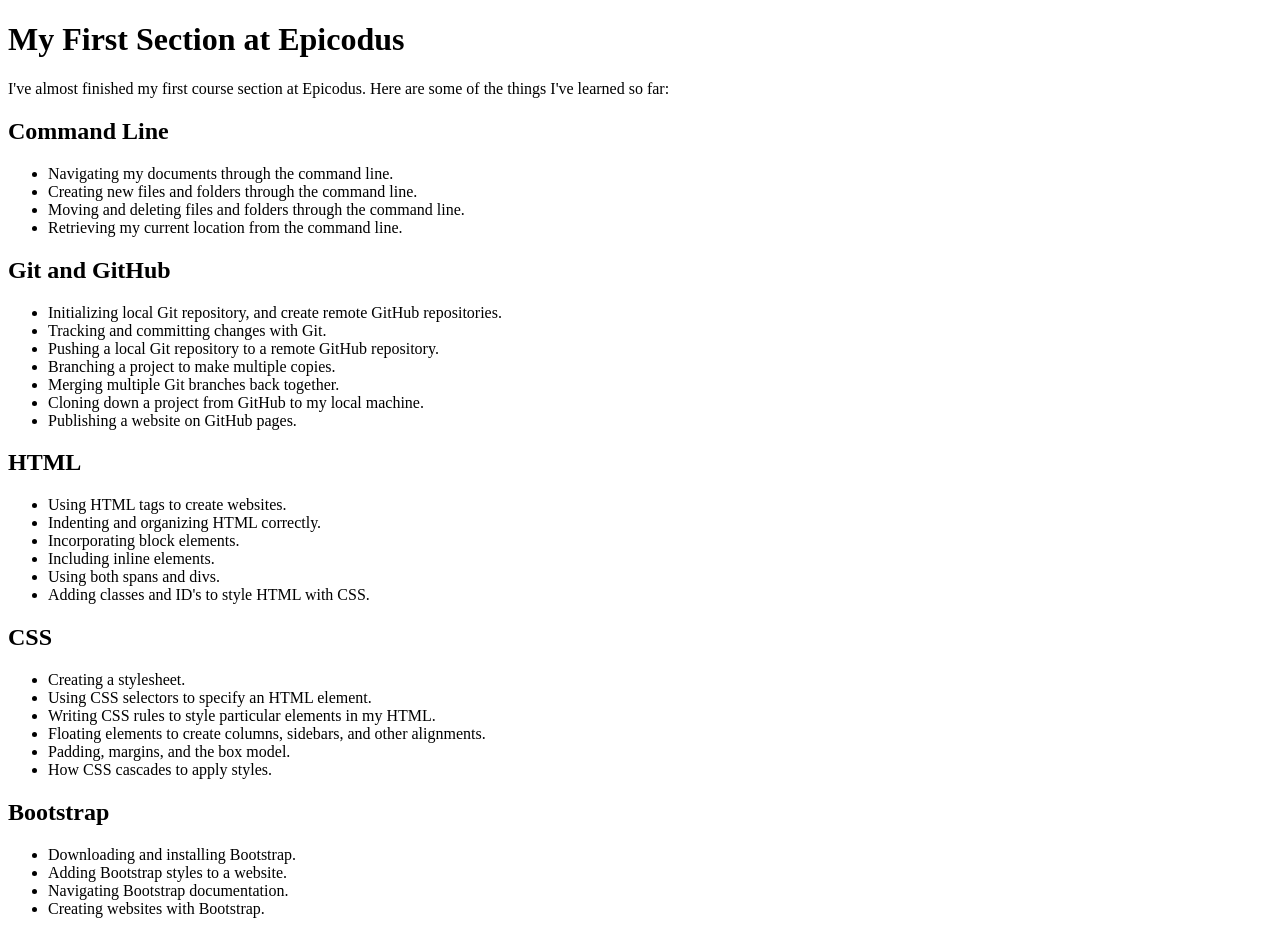
==== index.html @ 176428e8 "initializing page with bootstrap Co-authored-by: Kirsten Opstad <kirsten.opstad@gmail.com>" ====
<!DOCTYPE html>
<html lang="en-US">
<head>
  <title>My First Section at Epicodus</title>
</head>
<body>
  <h1>My First Section at Epicodus</h1>
  <p>
    I've almost finished my first course section at Epicodus. Here are some of the things I've learned so far:
  </p>
  <h2>Command Line</h2>
  <ul>
    <li>Navigating my documents through the command line.</li>
    <li>Creating new files and folders through the command line.</li>
    <li>Moving and deleting files and folders through the command line.</li>
    <li>Retrieving my current location from the command line.</li>
  </ul>
  <h2>Git and GitHub</h2>
  <ul>
    <li>Initializing local Git repository, and create remote GitHub repositories.</li>
    <li>Tracking and committing changes with Git.</li>
    <li>Pushing a local Git repository to a remote GitHub repository.</li>
    <li>Branching a project to make multiple copies.</li>
    <li>Merging multiple Git branches back together.</li>
    <li>Cloning down a project from GitHub to my local machine.</li>
    <li>Publishing a website on GitHub pages.</li>
  </ul>
  <h2>HTML</h2>
  <ul>
    <li>Using HTML tags to create websites.</li>
    <li>Indenting and organizing HTML correctly.</li>
    <li>Incorporating block elements.</li>
    <li>Including inline elements.</li>
    <li>Using both spans and divs.</li>
    <li>Adding classes and ID's to style HTML with CSS.</li>
  </ul>
  <h2>CSS</h2>
  <ul>
    <li>Creating a stylesheet.</li>
    <li>Using CSS selectors to specify an HTML element.</li>
    <li>Writing CSS rules to style particular elements in my HTML.</li>
    <li>Floating elements to create columns, sidebars, and other alignments.</li>
    <li>Padding, margins, and the box model.</li>
    <li>How CSS cascades to apply styles.</li>
  </ul>
  <h2>Bootstrap</h2>
  <ul>
    <li>Downloading and installing Bootstrap.</li>
    <li>Adding Bootstrap styles to a website.</li>
    <li>Navigating Bootstrap documentation.</li>
    <li>Creating websites with Bootstrap.</li>
  </ul>
</body>
</html>
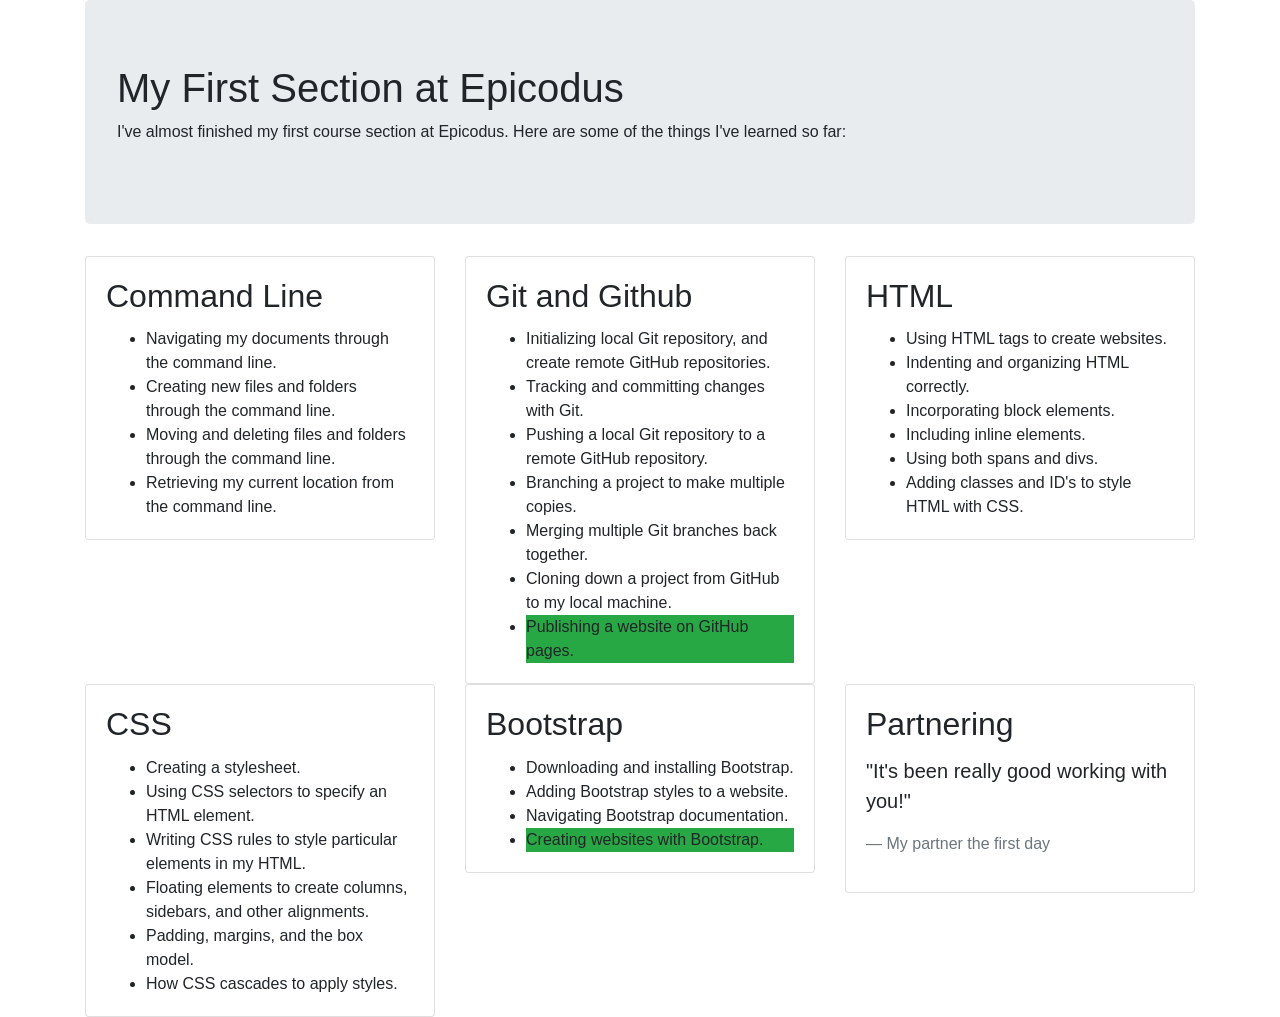
==== commit 657942fc: "added bootstrap and cards Co-authored-by: Kirsten Opstad <kirsten.opstad@gmail.com>" ====
--- a/index.html
+++ b/index.html
@@ -2,53 +2,105 @@
 <html lang="en-US">
 <head>
   <title>My First Section at Epicodus</title>
+  <link href="css/bootstrap.css" rel="stylesheet" type="text/css">
 </head>
 <body>
-  <h1>My First Section at Epicodus</h1>
-  <p>
-    I've almost finished my first course section at Epicodus. Here are some of the things I've learned so far:
-  </p>
-  <h2>Command Line</h2>
-  <ul>
-    <li>Navigating my documents through the command line.</li>
-    <li>Creating new files and folders through the command line.</li>
-    <li>Moving and deleting files and folders through the command line.</li>
-    <li>Retrieving my current location from the command line.</li>
-  </ul>
-  <h2>Git and GitHub</h2>
-  <ul>
-    <li>Initializing local Git repository, and create remote GitHub repositories.</li>
-    <li>Tracking and committing changes with Git.</li>
-    <li>Pushing a local Git repository to a remote GitHub repository.</li>
-    <li>Branching a project to make multiple copies.</li>
-    <li>Merging multiple Git branches back together.</li>
-    <li>Cloning down a project from GitHub to my local machine.</li>
-    <li>Publishing a website on GitHub pages.</li>
-  </ul>
-  <h2>HTML</h2>
-  <ul>
-    <li>Using HTML tags to create websites.</li>
-    <li>Indenting and organizing HTML correctly.</li>
-    <li>Incorporating block elements.</li>
-    <li>Including inline elements.</li>
-    <li>Using both spans and divs.</li>
-    <li>Adding classes and ID's to style HTML with CSS.</li>
-  </ul>
-  <h2>CSS</h2>
-  <ul>
-    <li>Creating a stylesheet.</li>
-    <li>Using CSS selectors to specify an HTML element.</li>
-    <li>Writing CSS rules to style particular elements in my HTML.</li>
-    <li>Floating elements to create columns, sidebars, and other alignments.</li>
-    <li>Padding, margins, and the box model.</li>
-    <li>How CSS cascades to apply styles.</li>
-  </ul>
-  <h2>Bootstrap</h2>
-  <ul>
-    <li>Downloading and installing Bootstrap.</li>
-    <li>Adding Bootstrap styles to a website.</li>
-    <li>Navigating Bootstrap documentation.</li>
-    <li>Creating websites with Bootstrap.</li>
-  </ul>
+  <div class="container">
+    <div class="jumbotron">
+      <h1>My First Section at Epicodus</h1>
+      <p>
+        I've almost finished my first course section at Epicodus. Here are some of the things I've learned so far:
+      </p>
+    </div>
+    <div class="row">
+      <div class="col-md-4">
+        <div class="card">
+          <div class="card-body">
+            <h2 class="card-title">Command Line</h2>
+            <ul class="card-text">
+              <li>Navigating my documents through the command line.</li>
+              <li>Creating new files and folders through the command line.</li>
+              <li>Moving and deleting files and folders through the command line.</li>
+              <li>Retrieving my current location from the command line.</li>
+            </ul>
+          </div>
+        </div>
+      </div>
+      <div class="col-md-4">
+        <div class="card">
+          <div class="card-body">
+            <h2 class="card-title">Git and Github</h2>
+            <ul class="card-text">
+              <li>Initializing local Git repository, and create remote GitHub repositories.</li>
+              <li>Tracking and committing changes with Git.</li>
+              <li>Pushing a local Git repository to a remote GitHub repository.</li>
+              <li>Branching a project to make multiple copies.</li>
+              <li>Merging multiple Git branches back together.</li>
+              <li>Cloning down a project from GitHub to my local machine.</li>
+              <li class="bg-success">Publishing a website on GitHub pages.</li>
+            </ul>
+          </div>
+        </div>
+      </div>
+      <div class="col-md-4">
+        <div class="card">
+          <div class="card-body">
+            <h2 class="card-title">HTML</h2>
+            <ul class="card-text">
+              <li>Using HTML tags to create websites.</li>
+              <li>Indenting and organizing HTML correctly.</li>
+              <li>Incorporating block elements.</li>
+              <li>Including inline elements.</li>
+              <li>Using both spans and divs.</li>
+              <li>Adding classes and ID's to style HTML with CSS.</li>
+            </ul>
+          </div>
+        </div>
+      </div>
+    </div>
+    <div class="row">
+      <div class="col-md-4">
+        <div class="card">
+          <div class="card-body">
+            <h2 class="card-title">CSS</h2>
+            <ul class="card-text">
+              <li>Creating a stylesheet.</li>
+              <li>Using CSS selectors to specify an HTML element.</li>
+              <li>Writing CSS rules to style particular elements in my HTML.</li>
+              <li>Floating elements to create columns, sidebars, and other alignments.</li>
+              <li>Padding, margins, and the box model.</li>
+              <li>How CSS cascades to apply styles.</li>
+            </ul>
+          </div>
+        </div>
+      </div>
+      <div class="col-md-4">
+        <div class="card">
+          <div class="card-body">
+            <h2 class="card-title">Bootstrap</h2>
+            <ul class="card-text">
+              <li>Downloading and installing Bootstrap.</li>
+              <li>Adding Bootstrap styles to a website.</li>
+              <li>Navigating Bootstrap documentation.</li>
+              <li class="bg-success">Creating websites with Bootstrap.</li>
+            </ul>
+          </div>
+        </div>
+      </div>
+      <div class="col-md-4">
+        <div class="card">
+          <div class="card-body">
+            <h2 class="card-title">Partnering</h2>
+            <div class="card-text">
+              <blockquote class="blockquote">
+                <p>"It's been really good working with you!"</p>
+                <footer class="blockquote-footer">My partner the first day</footer>
+              </blockquote>
+            </div>
+          </div>
+        </div>
+      </div>
+    </div>
+  </div>
 </body>
 </html>
